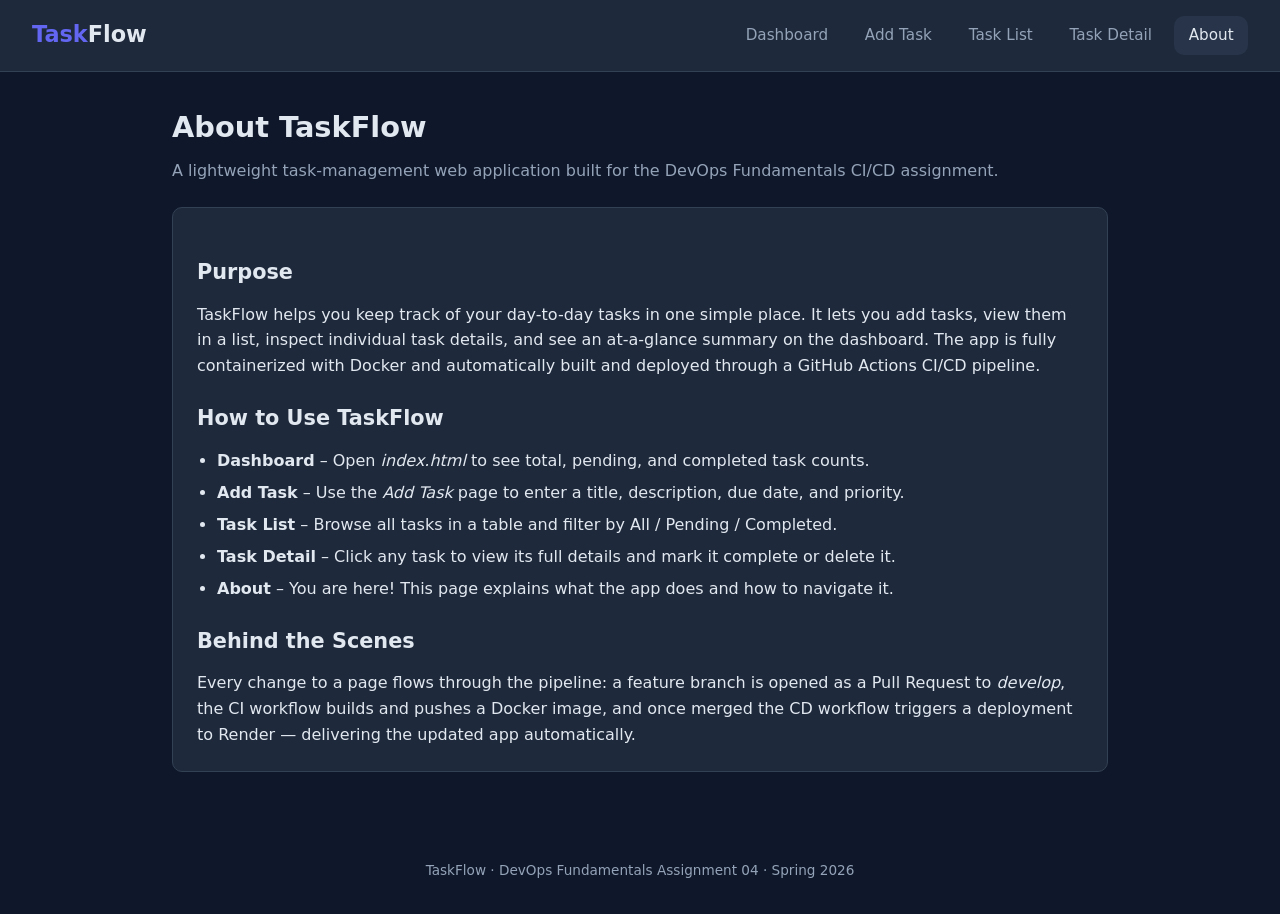
==== about.html @ 7e273fbb "Add Task Detail and About/Help pages to baseline" ====
<!DOCTYPE html>
<html lang="en">
<head>
  <meta charset="UTF-8" />
  <meta name="viewport" content="width=device-width, initial-scale=1.0" />
  <title>TaskFlow – About / Help</title>
  <link rel="stylesheet" href="style.css" />
</head>
<body>
  <header>
    <div class="brand">Task<span>Flow</span></div>
    <nav>
      <a href="index.html">Dashboard</a>
      <a href="add-task.html">Add Task</a>
      <a href="task-list.html">Task List</a>
      <a href="task-detail.html">Task Detail</a>
      <a href="about.html" class="active">About</a>
    </nav>
  </header>

  <main>
    <h1>About TaskFlow</h1>
    <p class="lead">A lightweight task-management web application built for the DevOps Fundamentals CI/CD assignment.</p>

    <div class="panel">
      <h2>Purpose</h2>
      <p>TaskFlow helps you keep track of your day-to-day tasks in one simple place. It lets you add tasks,
         view them in a list, inspect individual task details, and see an at-a-glance summary on the dashboard.
         The app is fully containerized with Docker and automatically built and deployed through a GitHub
         Actions CI/CD pipeline.</p>

      <h2>How to Use TaskFlow</h2>
      <ul class="guide">
        <li><strong>Dashboard</strong> – Open <em>index.html</em> to see total, pending, and completed task counts.</li>
        <li><strong>Add Task</strong> – Use the <em>Add Task</em> page to enter a title, description, due date, and priority.</li>
        <li><strong>Task List</strong> – Browse all tasks in a table and filter by All / Pending / Completed.</li>
        <li><strong>Task Detail</strong> – Click any task to view its full details and mark it complete or delete it.</li>
        <li><strong>About</strong> – You are here! This page explains what the app does and how to navigate it.</li>
      </ul>

      <h2>Behind the Scenes</h2>
      <p>Every change to a page flows through the pipeline: a feature branch is opened as a Pull Request to
         <em>develop</em>, the CI workflow builds and pushes a Docker image, and once merged the CD workflow
         triggers a deployment to Render — delivering the updated app automatically.</p>
    </div>
  </main>

  <footer>TaskFlow &middot; DevOps Fundamentals Assignment 04 &middot; Spring 2026</footer>
</body>
</html>
---- style.css ----
/* TaskFlow – shared stylesheet for all pages */
:root {
  --bg: #0f172a;
  --surface: #1e293b;
  --surface-2: #273449;
  --border: #334155;
  --text: #e2e8f0;
  --muted: #94a3b8;
  --primary: #6366f1;
  --primary-hover: #4f46e5;
  --success: #22c55e;
  --warning: #f59e0b;
  --danger: #ef4444;
  --radius: 10px;
}

* { box-sizing: border-box; margin: 0; padding: 0; }

body {
  font-family: "Segoe UI", system-ui, -apple-system, Roboto, sans-serif;
  background: var(--bg);
  color: var(--text);
  line-height: 1.6;
  min-height: 100vh;
}

header {
  background: var(--surface);
  border-bottom: 1px solid var(--border);
  padding: 1rem 2rem;
  display: flex;
  align-items: center;
  justify-content: space-between;
  flex-wrap: wrap;
  gap: 1rem;
}

.brand { font-size: 1.4rem; font-weight: 700; color: var(--primary); }
.brand span { color: var(--text); }

nav { display: flex; gap: 0.5rem; flex-wrap: wrap; }

nav a {
  color: var(--muted);
  text-decoration: none;
  padding: 0.45rem 0.9rem;
  border-radius: var(--radius);
  font-size: 0.95rem;
  transition: background 0.15s, color 0.15s;
}
nav a:hover, nav a.active { background: var(--surface-2); color: var(--text); }

main { max-width: 1000px; margin: 0 auto; padding: 2rem; }

h1 { font-size: 1.8rem; margin-bottom: 0.5rem; }
h2 { font-size: 1.3rem; margin: 1.5rem 0 0.75rem; }
p.lead { color: var(--muted); margin-bottom: 1.5rem; }

.cards { display: grid; grid-template-columns: repeat(auto-fit, minmax(180px, 1fr)); gap: 1rem; margin: 1.5rem 0; }

.card {
  background: var(--surface);
  border: 1px solid var(--border);
  border-radius: var(--radius);
  padding: 1.25rem;
}
.card .num { font-size: 2.2rem; font-weight: 700; }
.card .label { color: var(--muted); font-size: 0.9rem; }
.card.total .num { color: var(--primary); }
.card.pending .num { color: var(--warning); }
.card.completed .num { color: var(--success); }

.panel {
  background: var(--surface);
  border: 1px solid var(--border);
  border-radius: var(--radius);
  padding: 1.5rem;
  margin-bottom: 1.5rem;
}

form { display: grid; gap: 1rem; max-width: 520px; }
label { display: block; font-size: 0.9rem; color: var(--muted); margin-bottom: 0.35rem; }
input, textarea, select {
  width: 100%;
  background: var(--bg);
  border: 1px solid var(--border);
  color: var(--text);
  border-radius: 8px;
  padding: 0.6rem 0.75rem;
  font-size: 0.95rem;
  font-family: inherit;
}
input:focus, textarea:focus, select:focus { outline: 2px solid var(--primary); border-color: transparent; }

.btn {
  display: inline-block;
  background: var(--primary);
  color: #fff;
  border: none;
  border-radius: 8px;
  padding: 0.6rem 1.1rem;
  font-size: 0.95rem;
  font-weight: 600;
  cursor: pointer;
  text-decoration: none;
  transition: background 0.15s;
}
.btn:hover { background: var(--primary-hover); }
.btn.secondary { background: var(--surface-2); }
.btn.danger { background: var(--danger); }
.btn.success { background: var(--success); }

table { width: 100%; border-collapse: collapse; }
th, td { text-align: left; padding: 0.7rem 0.9rem; border-bottom: 1px solid var(--border); }
th { color: var(--muted); font-size: 0.85rem; text-transform: uppercase; letter-spacing: 0.03em; }

.badge { display: inline-block; padding: 0.2rem 0.6rem; border-radius: 999px; font-size: 0.78rem; font-weight: 600; }
.badge.high { background: rgba(239,68,68,0.15); color: var(--danger); }
.badge.medium { background: rgba(245,158,11,0.15); color: var(--warning); }
.badge.low { background: rgba(34,197,94,0.15); color: var(--success); }
.badge.pending { background: rgba(245,158,11,0.15); color: var(--warning); }
.badge.completed { background: rgba(34,197,94,0.15); color: var(--success); }

.filters { display: flex; gap: 0.5rem; margin-bottom: 1rem; }

.detail-row { display: flex; justify-content: space-between; padding: 0.6rem 0; border-bottom: 1px solid var(--border); }
.detail-row .k { color: var(--muted); }

.actions { display: flex; gap: 0.75rem; margin-top: 1.5rem; }

ul.guide { margin: 0.5rem 0 0 1.25rem; }
ul.guide li { margin-bottom: 0.4rem; }

footer { text-align: center; color: var(--muted); padding: 2rem; font-size: 0.85rem; }
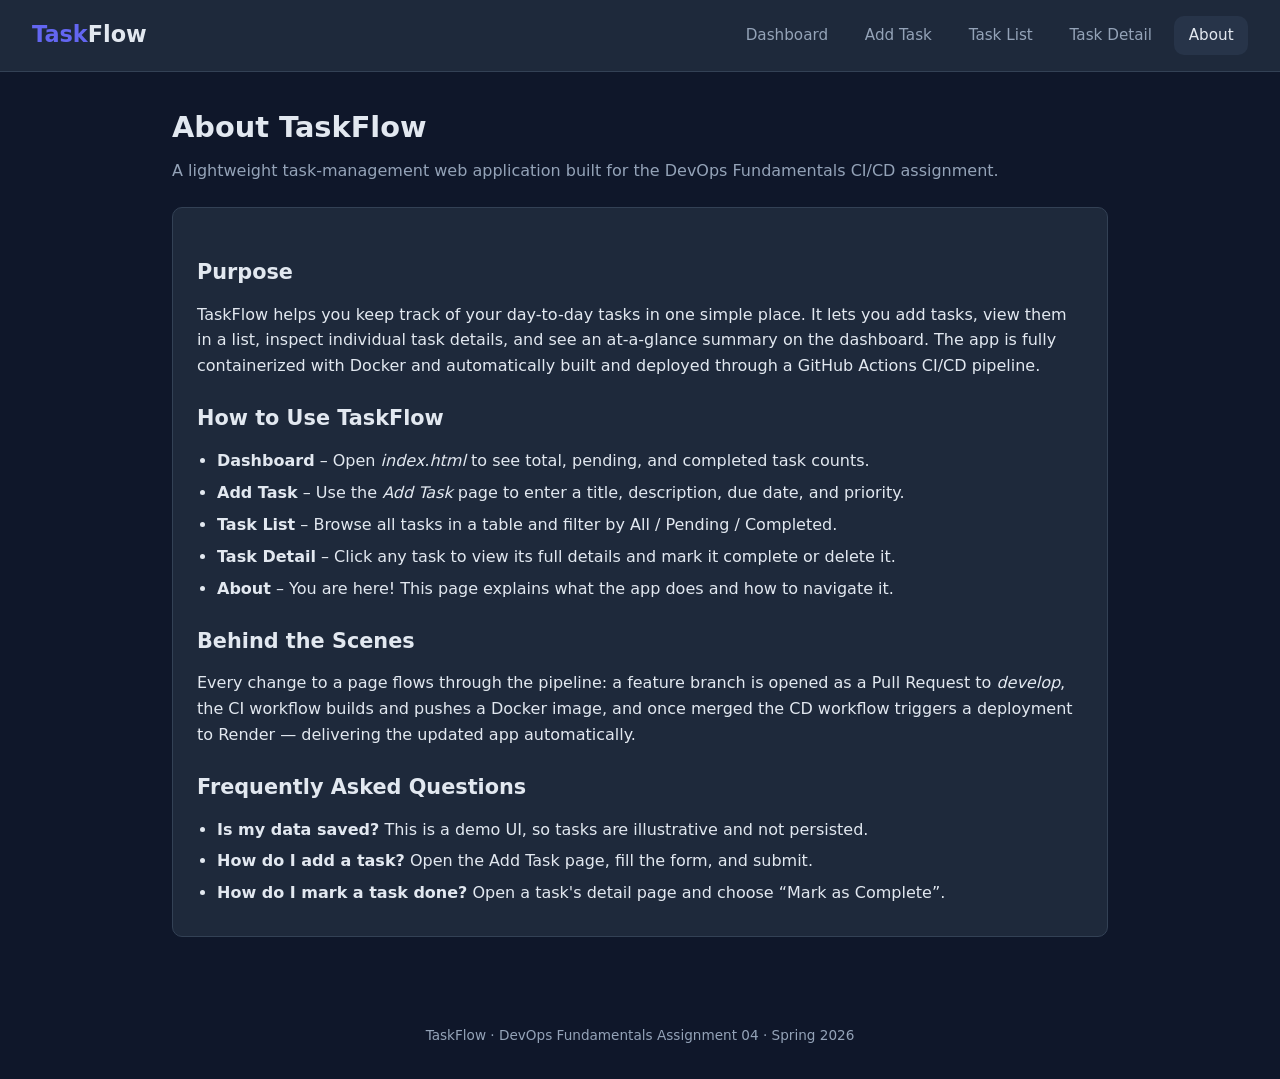
==== commit e27c8385: "Enhance About/Help page with an FAQ section" ====
--- a/about.html
+++ b/about.html
@@ -42,6 +42,13 @@
       <p>Every change to a page flows through the pipeline: a feature branch is opened as a Pull Request to
          <em>develop</em>, the CI workflow builds and pushes a Docker image, and once merged the CD workflow
          triggers a deployment to Render — delivering the updated app automatically.</p>
+
+      <h2>Frequently Asked Questions</h2>
+      <ul class="guide">
+        <li><strong>Is my data saved?</strong> This is a demo UI, so tasks are illustrative and not persisted.</li>
+        <li><strong>How do I add a task?</strong> Open the Add Task page, fill the form, and submit.</li>
+        <li><strong>How do I mark a task done?</strong> Open a task's detail page and choose “Mark as Complete”.</li>
+      </ul>
     </div>
   </main>
 
